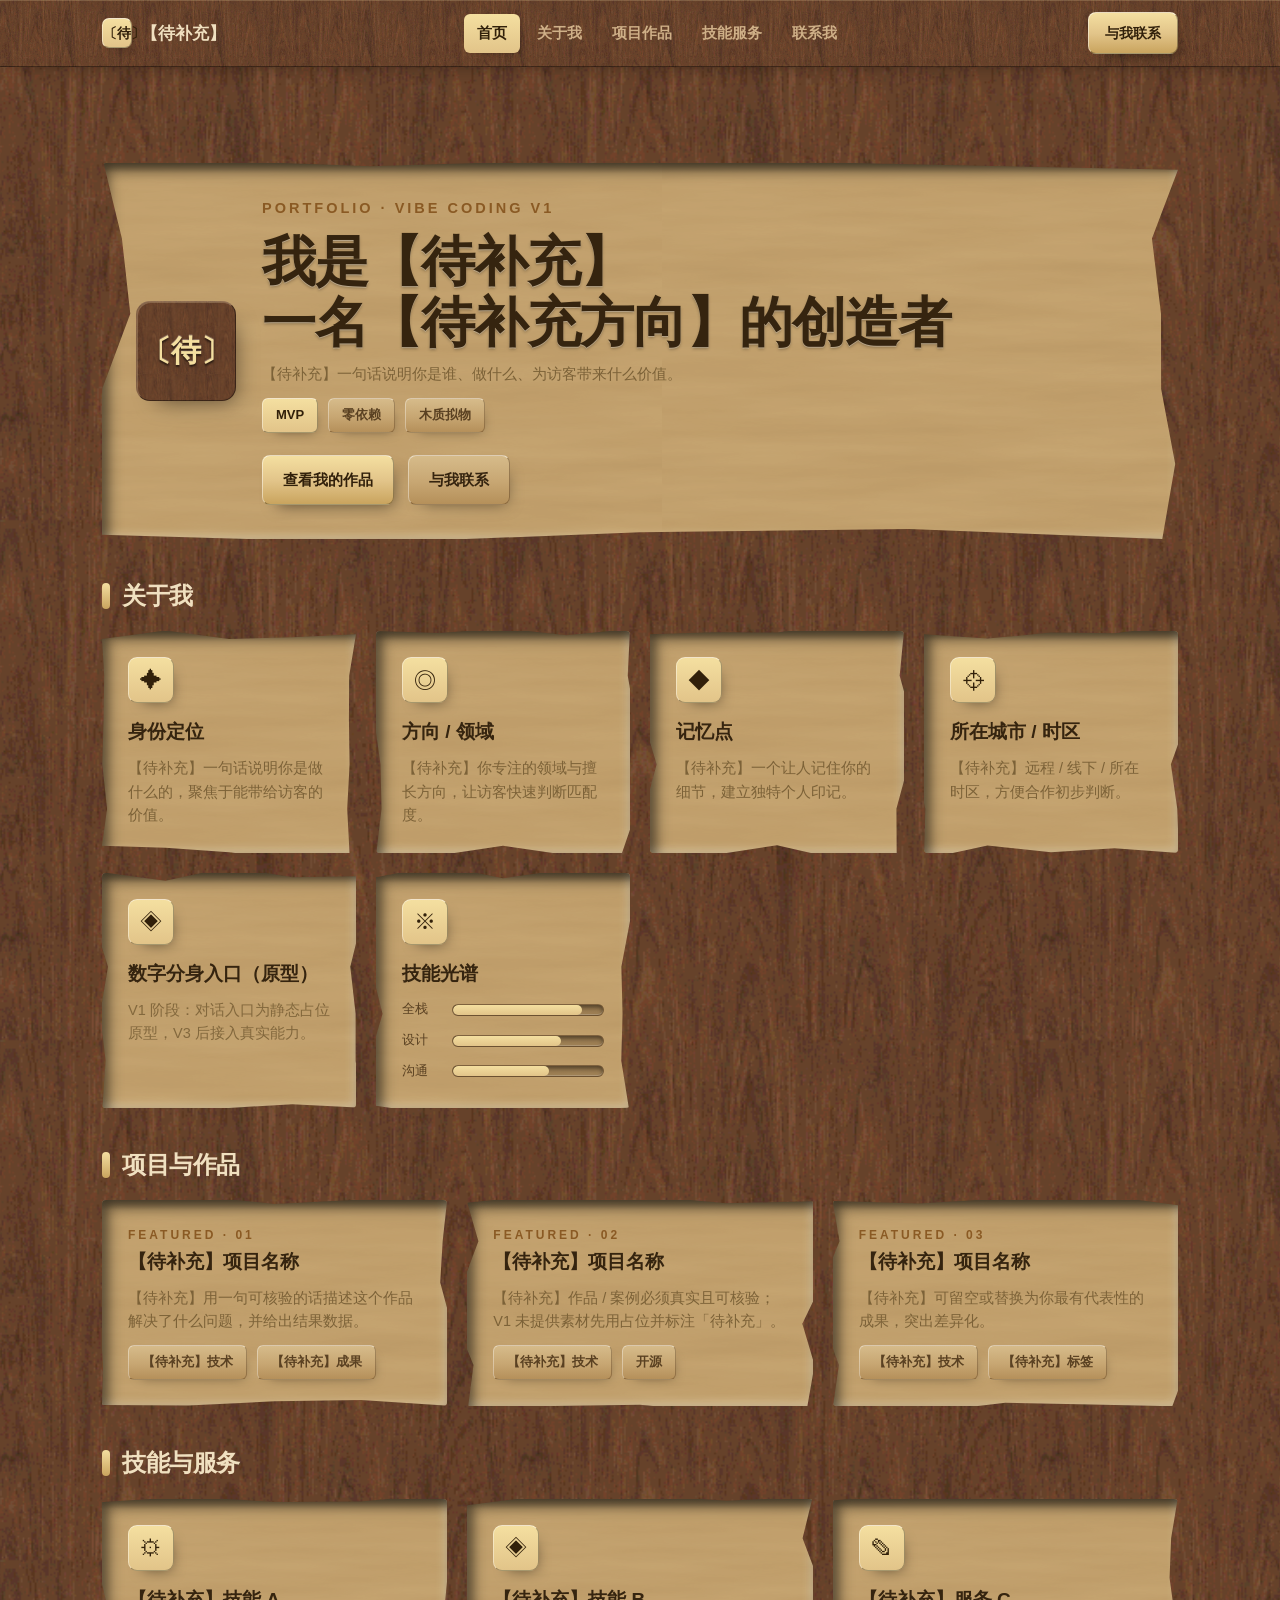
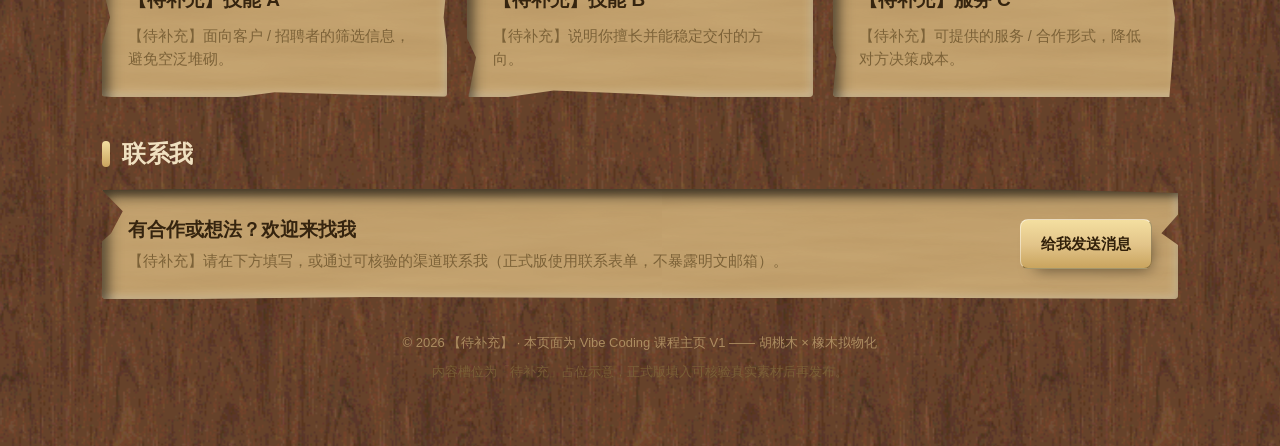
==== index.html @ 580f0c8b "V1: 个人主页骨架 · 胡桃木x橡木拟物化（内容待补齐）" ====
<!DOCTYPE html>
<html lang="zh-CN" data-theme="deep">
<head>
<meta charset="UTF-8" />
<meta name="viewport" content="width=device-width, initial-scale=1.0" />
<meta name="description" content="【待补充】个人主页 —— 一名专注于【待补充方向】的创造者。展示真实的作品、经历与技能，欢迎联系。Vibe Coding 课程主页 V1。" />
<meta name="author" content="【待补充】" />
<title>【待补充】 · 个人主页 V1</title>
<link rel="stylesheet" href="css/styles.css" />
</head>
<body>
<!-- 顶部导航：胡桃木、吸顶 -->
<nav class="topnav" aria-label="主导航">
  <div class="nav-inner">
    <a class="brand" href="#hero"><span class="brand-mark">〔待〕</span><span class="brand-name">【待补充】</span></a>
    <button class="nav-toggle" aria-label="打开菜单" aria-expanded="false" aria-controls="navMenu">☰</button>
    <ul id="navMenu" class="nav-menu">
      <li><a href="#hero">首页</a></li>
      <li><a href="#about">关于我</a></li>
      <li><a href="#projects">项目作品</a></li>
      <li><a href="#skills">技能服务</a></li>
      <li><a href="#contact">联系我</a></li>
    </ul>
    <a class="btn btn-nav" href="#contact">与我联系</a>
  </div>
</nav>

<main class="wrap">

  <!-- HERO 首屏 -->
  <section id="hero" class="hero card">
    <div class="avatar">〔待〕</div>
    <div class="hero-body">
      <p class="kicker">PORTFOLIO · VIBE CODING V1</p>
      <h1 class="hero-line">我是【待补充】<br/>一名【待补充方向】的创造者</h1>
      <p class="hero-meta">【待补充】一句话说明你是谁、做什么、为访客带来什么价值。</p>
      <div class="chips">
        <span class="chip gold">MVP</span>
        <span class="chip">零依赖</span>
        <span class="chip">木质拟物</span>
      </div>
      <div class="hero-cta">
        <a class="btn" href="#projects">查看我的作品</a>
        <a class="btn ghost" href="#contact">与我联系</a>
      </div>
    </div>
  </section>

  <!-- 关于我 -->
  <div class="section-title"><span class="bar"></span><h2>关于我</h2></div>
  <section id="about" aria-label="关于我" class="grid g-3">
    <article class="card"><div class="ic">✦</div><h3>身份定位</h3><p>【待补充】一句话说明你是做什么的，聚焦于能带给访客的价值。</p></article>
    <article class="card"><div class="ic">◎</div><h3>方向 / 领域</h3><p>【待补充】你专注的领域与擅长方向，让访客快速判断匹配度。</p></article>
    <article class="card"><div class="ic">◆</div><h3>记忆点</h3><p>【待补充】一个让人记住你的细节，建立独特个人印记。</p></article>
    <article class="card"><div class="ic">⌖</div><h3>所在城市 / 时区</h3><p>【待补充】远程 / 线下 / 所在时区，方便合作初步判断。</p></article>
    <article class="card"><div class="ic">◈</div><h3>数字分身入口（原型）</h3><p class="scratch">V1 阶段：对话入口为静态占位原型，V3 后接入真实能力。</p></article>
    <article class="card"><div class="ic">※</div><h3>技能光谱</h3>
      <div class="meter-row"><span class="meter-label">全栈</span><div class="meter"><span style="width:86%"></span></div></div>
      <div class="meter-row"><span class="meter-label">设计</span><div class="meter"><span style="width:72%"></span></div></div>
      <div class="meter-row"><span class="meter-label">沟通</span><div class="meter"><span style="width:64%"></span></div></div>
    </article>
  </section>

  <!-- 项目与作品 -->
  <div class="section-title"><span class="bar"></span><h2>项目与作品</h2></div>
  <section id="projects" aria-label="项目与作品" class="grid g-2">
    <article class="card">
      <div class="kicker">FEATURED · 01</div>
      <h3>【待补充】项目名称</h3>
      <p>【待补充】用一句可核验的话描述这个作品解决了什么问题，并给出结果数据。</p>
      <div class="chips"><span class="chip">【待补充】技术</span><span class="chip">【待补充】成果</span></div>
    </article>
    <article class="card">
      <div class="kicker">FEATURED · 02</div>
      <h3>【待补充】项目名称</h3>
      <p>【待补充】作品 / 案例必须真实且可核验；V1 未提供素材先用占位并标注「待补充」。</p>
      <div class="chips"><span class="chip">【待补充】技术</span><span class="chip">开源</span></div>
    </article>
    <article class="card">
      <div class="kicker">FEATURED · 03</div>
      <h3>【待补充】项目名称</h3>
      <p>【待补充】可留空或替换为你最有代表性的成果，突出差异化。</p>
      <div class="chips"><span class="chip">【待补充】技术</span><span class="chip">【待补充】标签</span></div>
    </article>
  </section>

  <!-- 技能与服务 -->
  <div class="section-title"><span class="bar"></span><h2>技能与服务</h2></div>
  <section id="skills" aria-label="技能与服务" class="grid g-3">
    <article class="card"><div class="ic">⚙</div><h3>【待补充】技能 A</h3><p>【待补充】面向客户 / 招聘者的筛选信息，避免空泛堆砌。</p></article>
    <article class="card"><div class="ic">◈</div><h3>【待补充】技能 B</h3><p>【待补充】说明你擅长并能稳定交付的方向。</p></article>
    <article class="card"><div class="ic">✎</div><h3>【待补充】服务 C</h3><p>【待补充】可提供的服务 / 合作形式，降低对方决策成本。</p></article>
  </section>

  <!-- 联系我 -->
  <div class="section-title"><span class="bar"></span><h2>联系我</h2></div>
  <section id="contact" aria-label="联系我" class="card contact-card">
    <div class="contact-info">
      <h3 style="margin:0 0 4px">有合作或想法？欢迎来找我</h3>
      <p>【待补充】请在下方填写，或通过可核验的渠道联系我（正式版使用联系表单，不暴露明文邮箱）。</p>
    </div>
    <a class="btn" href="mailto:【待补充】email">给我发送消息</a>
  </section>

  <footer>
    <p>© 2026 【待补充】 · 本页面为 Vibe Coding 课程主页 V1 —— 胡桃木 × 橡木拟物化</p>
    <p class="scratch">内容槽位为「待补充」占位示意，正式版填入可核验真实素材后再发布。</p>
  </footer>

</main>

<!-- 返回顶部 -->
<button class="totop" id="toTop" aria-label="返回顶部">↑</button>

<script src="js/main.js"></script>
</body>
</html>
---- css/styles.css ----
/* ============================================================
   个人主页 V1 · 拟物化样式
   主题：胡桃木背景 × 橡木卡片 × 黄铜五金
   原则：渐变 + 纹理 + 光影层次，禁简单色块拼接；统一左上光源
   ============================================================ */

/* ---------- CSS 变量：胡桃木（深） ---------- */
:root{
  /* 胡桃木背景色板 */
  --body-a:#3b2111; --body-b:#4c2c17; --body-c:#321a0d;
  /* 拟真木纹贴图（<64KB，可无缝平铺） */
  --wood:url("../assets/textures/wood-texture.png");
  --line-a:var(--wood); --line-b:var(--wood);

  /* 橡木卡片 */
  --oak-base:#c7a672; --oak-hi:#d6bb8a; --oak-lo:#b5905a;
  --grain-oak:url("data:image/svg+xml,%3Csvg xmlns='http://www.w3.org/2000/svg' width='560' height='560'%3E%3Cfilter id='w'%3E%3CfeTurbulence type='fractalNoise' baseFrequency='0.006 0.05' numOctaves='5' seed='12' stitchTiles='stitch'/%3E%3CfeColorMatrix type='matrix' values='0 0 0 0 0.4 0 0 0 0 0.27 0 0 0 0 0.13 0 0 0 0.4 0'/%3E%3C/filter%3E%3Crect width='100%25' height='100%25' filter='url(%23w)'/%3E%3C/svg%3E");

  /* 文字（胡桃木背景上） */
  --ink:#f0e0c0; --ink-sub:#cfb088; --ink-dim:#ac8c60;
  --card-ink:#35240f; --card-sub:#5a4122; --card-dim:#7c6238;

  /* 黄铜五金 */
  --metal-a:#f4dfa0; --metal-b:#e2c489; --metal-c:#c9a45e; --metal-ink:#31200a;

  --line:rgba(0,0,0,.42);
}

/* 浅胡桃（可切换主题） */
html[data-theme="light"]{
  --body-a:#4c2c15; --body-b:#5c3a1f; --body-c:#412010;
  --oak-base:#d2b17c; --oak-hi:#e0c592; --oak-lo:#bd9a63;
}

/* ---------- 基础 ---------- */
*{box-sizing:border-box}
html{scroll-behavior:smooth}
body{
  margin:0; min-height:100vh; line-height:1.6;
  color:var(--ink);
  font-family:-apple-system,BlinkMacSystemFont,"Segoe UI",Roboto,"Helvetica Neue","PingFang SC","Microsoft YaHei",sans-serif;
  background-color:var(--body-b);
  background-image:
    var(--line-a), var(--line-b),
    radial-gradient(1200px 760px at 12% 4%, rgba(255,224,176,.14), transparent 55%),
    radial-gradient(1100px 950px at 92% 102%, rgba(0,0,0,.34), transparent 60%),
    linear-gradient(165deg, var(--body-a), var(--body-b) 55%, var(--body-c));
  background-size:520px 520px, 390px 390px, auto, auto, auto;
  background-repeat:repeat;
  position:relative;
}
.wrap{position:relative; z-index:1; max-width:1120px; margin:0 auto; padding:96px 22px 60px}

/* ---------- 顶部导航（吸顶） ---------- */
.topnav{
  position:sticky; top:0; z-index:50;
  background-color:var(--body-c);
  background-image:var(--line-a), var(--line-b);
  background-size:150px 150px, 110px 110px;
  border-bottom:1px solid var(--line);
  box-shadow:0 8px 20px -14px rgba(0,0,0,.6), inset 0 1px 0 rgba(255,235,190,.18);
}
.nav-inner{max-width:1120px; margin:0 auto; padding:12px 22px; display:flex; align-items:center; gap:18px}
.brand{display:flex; align-items:center; gap:9px; text-decoration:none; color:var(--ink); font-weight:800; font-size:17px}
.brand-mark{
  width:30px; height:30px; border-radius:7px; display:grid; place-items:center; font-size:14px;
  color:var(--metal-ink); background:linear-gradient(180deg,var(--metal-a),var(--metal-b));
  border:1px solid rgba(0,0,0,.32); border-top-color:rgba(255,255,255,.55); border-left-color:rgba(255,255,255,.4);
  box-shadow:5px 6px 10px -8px rgba(0,0,0,.5);
}
.nav-menu{display:flex; gap:4px; list-style:none; margin:0 auto; padding:0}
.nav-menu a{
  display:inline-block; padding:8px 13px; border-radius:6px; text-decoration:none;
  color:var(--ink-sub); font-size:14.5px; font-weight:600; transition:.2s;
}
.nav-menu a:hover{color:var(--ink); background:rgba(255,235,190,.08)}
.nav-menu a.active{color:var(--metal-ink); background:linear-gradient(180deg,var(--metal-a),var(--metal-b));
  box-shadow:5px 6px 10px -8px rgba(0,0,0,.5)}
.nav-toggle{display:none; border:0; background:none; font-size:22px; color:var(--ink); cursor:pointer; padding:4px 8px}

/* ---------- 黄铜按钮 ---------- */
.btn{
  display:inline-flex; align-items:center; gap:8px; border:0; cursor:pointer; text-decoration:none;
  padding:12px 20px; border-radius:8px; font-size:15px; font-weight:800; color:var(--metal-ink);
  background:linear-gradient(180deg, var(--metal-a), var(--metal-b) 52%, var(--metal-c));
  border:1px solid rgba(0,0,0,.32); border-top-color:rgba(255,255,255,.6); border-left-color:rgba(255,255,255,.45);
  box-shadow:7px 9px 16px -9px rgba(0,0,0,.55);
  transition:transform .12s ease, box-shadow .2s ease, filter .2s;
}
.btn:hover{filter:brightness(1.05)}
.btn:active{transform:translateY(1px); box-shadow:5px 6px 11px -8px rgba(0,0,0,.55)}
.btn.ghost{
  color:var(--card-ink);
  background:linear-gradient(180deg, var(--oak-hi), var(--oak-base) 55%, var(--oak-lo));
  border:1px solid rgba(70,45,20,.4); border-top-color:rgba(255,255,255,.55); border-left-color:rgba(255,255,255,.4);
  box-shadow:6px 8px 16px -10px rgba(0,0,0,.5);
}
.btn-nav{padding:9px 16px; font-size:14px}

/* ---------- 橡木卡片（内凹：顶/左内阴影，底/右内高光；随机凿边由 JS 生成） ---------- */
.card{
  position:relative; border-radius:4px; padding:26px;
  background-color:var(--oak-base);
  border:none;
  clip-path:polygon(1% 1%,99% 1%,99% 99%,1% 99%);
  box-shadow:
    inset 5px 6px 12px rgba(0,0,0,.5),
    inset -3px -4px 9px rgba(255,248,225,.42),
    inset 8px 10px 16px rgba(0,0,0,.18);
  overflow:hidden;
}
.card::before{ /* 去皮橡木木纹 */
  content:""; position:absolute; inset:0;
  background-image:var(--grain-oak); background-size:560px 560px;
  opacity:.42; mix-blend-mode:multiply; pointer-events:none;
}
.card::after{ /* 顶部内缘暗落 */
  content:""; position:absolute; top:0; left:0; width:100%; height:10px;
  background:linear-gradient(180deg, rgba(0,0,0,.22), transparent); pointer-events:none;
}
.card>*{position:relative; z-index:1}

.grid{display:grid; gap:20px}
.g-2{grid-template-columns:repeat(auto-fit,minmax(240px,1fr))}
.g-3{grid-template-columns:repeat(auto-fit,minmax(220px,1fr))}

.card h3{margin:.1em 0 .5em; font-size:19px; color:var(--card-ink)}
.card p{margin:0; color:var(--card-dim); font-size:14.5px}
.card .kicker{color:#8a5a24}
.card .ic{
  width:46px; height:46px; border-radius:9px; display:grid; place-items:center; margin-bottom:14px;
  font-size:22px; color:var(--metal-ink);
  background:linear-gradient(180deg,var(--metal-a),var(--metal-b));
  border:1px solid rgba(0,0,0,.32); border-top-color:rgba(255,255,255,.55); border-left-color:rgba(255,255,255,.4);
  box-shadow:6px 8px 14px -9px rgba(0,0,0,.5);
}

/* ---------- chip：小木牌标签 ---------- */
.chips{display:flex; flex-wrap:wrap; gap:10px; margin-top:12px}
.chip{
  padding:6px 13px; border-radius:6px; font-size:13px; font-weight:600;
  color:var(--card-sub);
  background:linear-gradient(180deg, var(--oak-hi), var(--oak-base) 55%, var(--oak-lo));
  border:1px solid rgba(70,45,20,.35); border-top-color:rgba(255,255,255,.5); border-left-color:rgba(255,255,255,.35);
  box-shadow:5px 6px 12px -9px rgba(0,0,0,.5);
}
.chip.gold{color:var(--metal-ink); background:linear-gradient(180deg,var(--metal-a),var(--metal-b));
  border:1px solid rgba(0,0,0,.32); border-top-color:rgba(255,255,255,.55); border-left-color:rgba(255,255,255,.4);
  box-shadow:5px 7px 12px -9px rgba(0,0,0,.5)}

/* ---------- 拟物进度条 ---------- */
.meter-row{display:flex; align-items:center; gap:12px; margin-top:10px}
.meter-label{width:38px; font-size:13px; color:var(--card-sub); flex:none}
.meter{height:12px; border-radius:999px; overflow:hidden; flex:1;
  background:linear-gradient(180deg, rgba(40,22,6,.4), rgba(40,22,6,.18));
  border:1px solid rgba(70,45,20,.4);
  box-shadow:inset 0 2px 4px rgba(0,0,0,.4), inset 0 -1px 0 rgba(255,255,255,.2)}
.meter span{display:block; height:100%; border-radius:999px;
  background:linear-gradient(180deg,var(--metal-a),var(--metal-b));
  box-shadow:6px 7px 10px -9px rgba(0,0,0,.5)}

/* ---------- Hero ---------- */
.hero{display:flex; align-items:center; gap:26px; padding:34px; margin-bottom:24px}
.kicker{color:var(--metal-b); letter-spacing:3px; font-size:12px; font-weight:800; text-transform:uppercase}
.hero-line{
  font-size:clamp(32px,5.4vw,54px); line-height:1.12; margin:.2em 0;
  font-weight:800; letter-spacing:-1px; color:var(--card-ink);
  text-shadow:0 1px 0 rgba(255,255,255,.3), 0 2px 3px rgba(0,0,0,.25);
}
.hero-meta{color:var(--card-sub); font-size:15px; margin:0 0 8px}
.hero-cta{display:flex; gap:14px; flex-wrap:wrap; margin-top:22px}

/* 字母徽标：胡桃木牌 + 黄铜字 */
.avatar{
  width:100px; height:100px; border-radius:14px; position:relative; flex:none;
  display:grid; place-items:center; font-size:30px; font-weight:800; color:var(--metal-a);
  background-color:var(--body-c);
  background-image:var(--line-a), var(--line-b); background-size:72px 72px,54px 54px;
  border:1px solid var(--line); border-top-color:rgba(255,235,190,.28); border-left-color:rgba(255,235,190,.2);
  box-shadow:10px 12px 22px -12px rgba(0,0,0,.55), inset 1px 1px 0 rgba(255,235,190,.22);
  text-shadow:0 2px 2px rgba(0,0,0,.6), 0 -1px 0 rgba(255,255,255,.25);
}

/* ---------- 章节标题 ---------- */
.section-title{display:flex; align-items:center; gap:12px; margin:38px 0 16px}
.section-title h2{margin:0; font-size:24px; letter-spacing:-.4px; color:var(--ink)}
.section-title .bar{width:8px; height:26px; border-radius:4px; background:linear-gradient(180deg,var(--metal-a),var(--metal-c)); box-shadow:6px 7px 11px -9px rgba(0,0,0,.55)}

/* ---------- 联系区 ---------- */
.contact-card{display:flex; gap:16px; align-items:center; justify-content:space-between; flex-wrap:wrap}
.contact-info p{color:var(--card-dim); font-size:14.5px}

/* ---------- 页脚 ---------- */
footer{padding:30px 0 0; color:var(--ink-dim); font-size:13px; text-align:center}
footer p{margin:4px 0}
.scratch{font-size:12.5px; color:var(--card-dim); margin-top:8px; opacity:.9}

/* ---------- 返回顶部 ---------- */
.totop{
  position:fixed; right:22px; bottom:22px; z-index:60; width:46px; height:46px; border-radius:9px;
  border:1px solid rgba(0,0,0,.32); border-top-color:rgba(255,255,255,.55); border-left-color:rgba(255,255,255,.4);
  font-size:20px; font-weight:800; color:var(--metal-ink); cursor:pointer;
  background:linear-gradient(180deg,var(--metal-a),var(--metal-b));
  box-shadow:7px 9px 16px -9px rgba(0,0,0,.55);
  opacity:0; visibility:hidden; transform:translateY(10px); transition:.25s;
}
.totop.show{opacity:1; visibility:visible; transform:translateY(0)}
.totop:hover{filter:brightness(1.05)}

/* ---------- 响应式 ---------- */
@media (max-width:720px){
  .nav-menu{
    display:none; position:absolute; top:100%; left:0; right:0; flex-direction:column;
    background-color:var(--body-c); background-image:var(--line-a),var(--line-b);
    background-size:150px 150px,110px 110px;
    padding:8px 12px 12px; border-bottom:1px solid var(--line);
    box-shadow:0 16px 28px -16px rgba(0,0,0,.6);
  }
  .nav-menu.open{display:flex}
  .nav-toggle{display:block}
  .btn-nav{display:none}
  .hero{flex-direction:column; align-items:flex-start}
  .wrap{padding:86px 14px 50px}
}
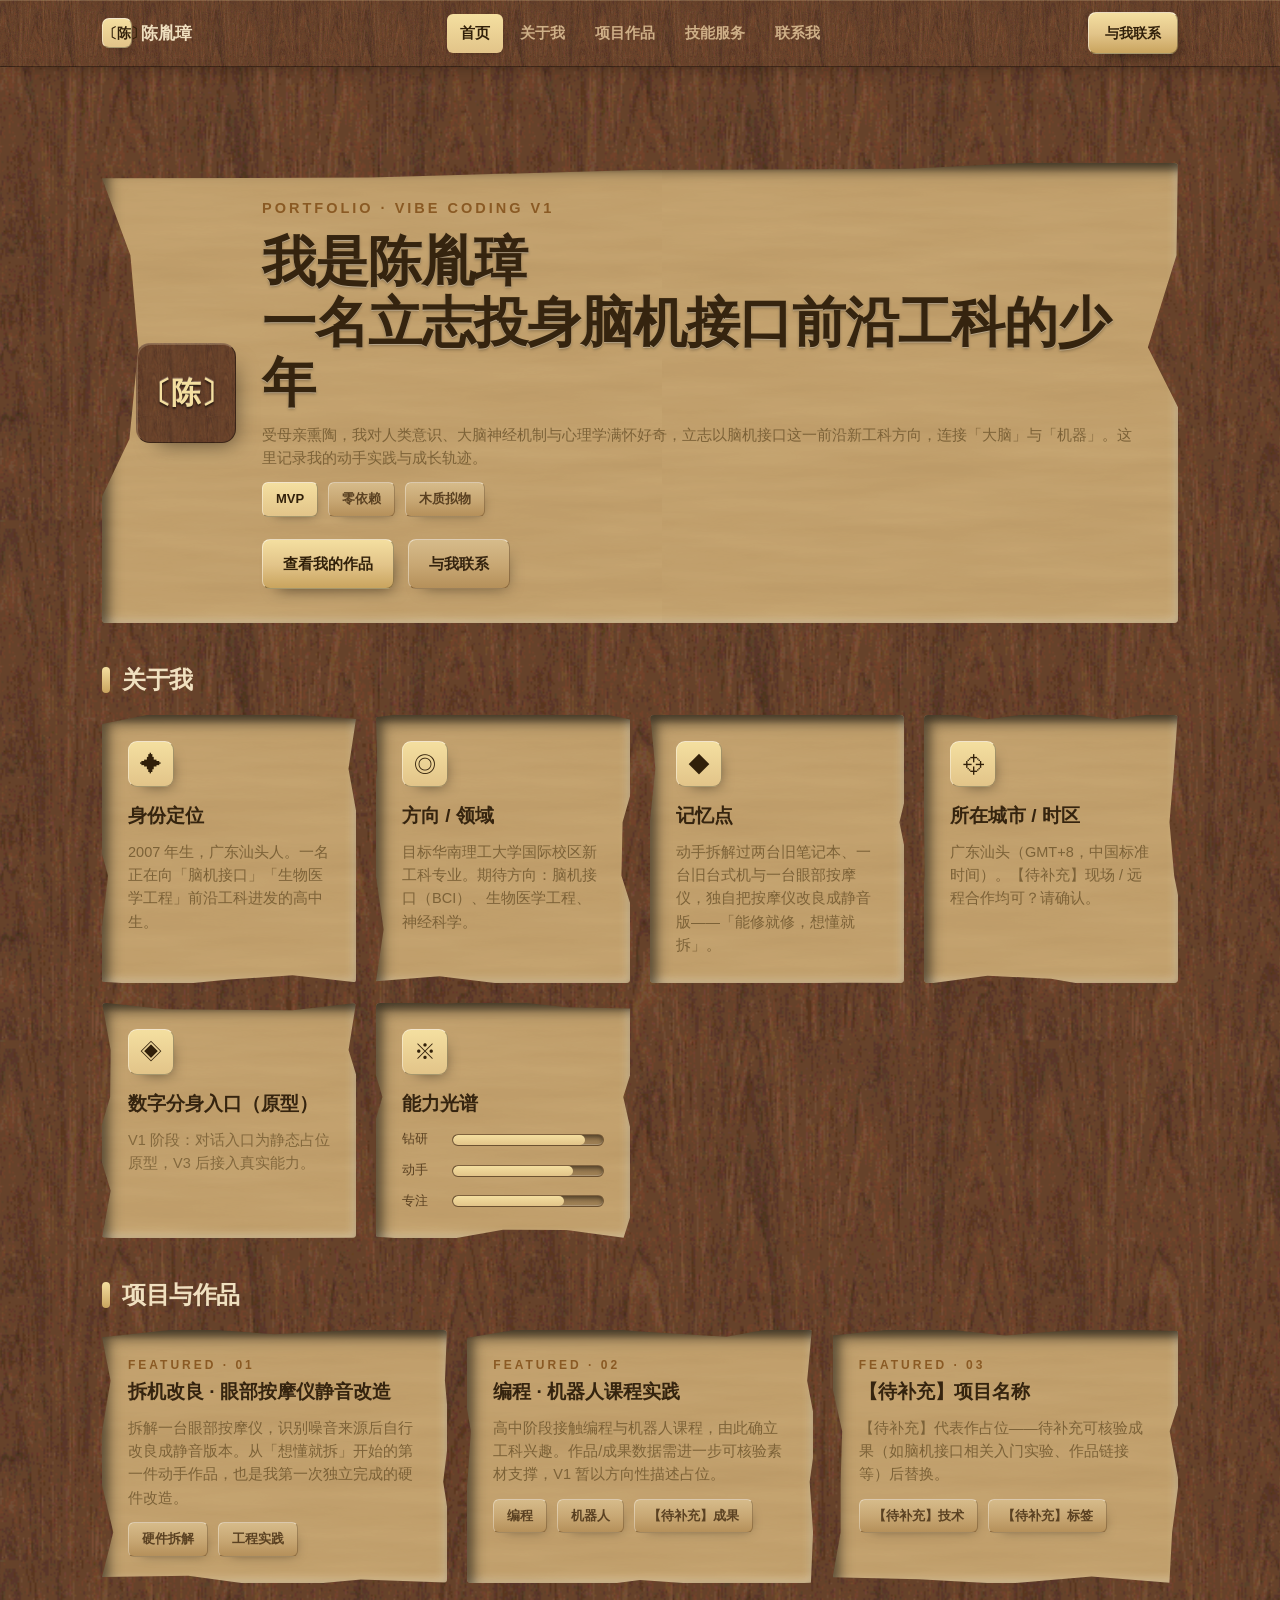
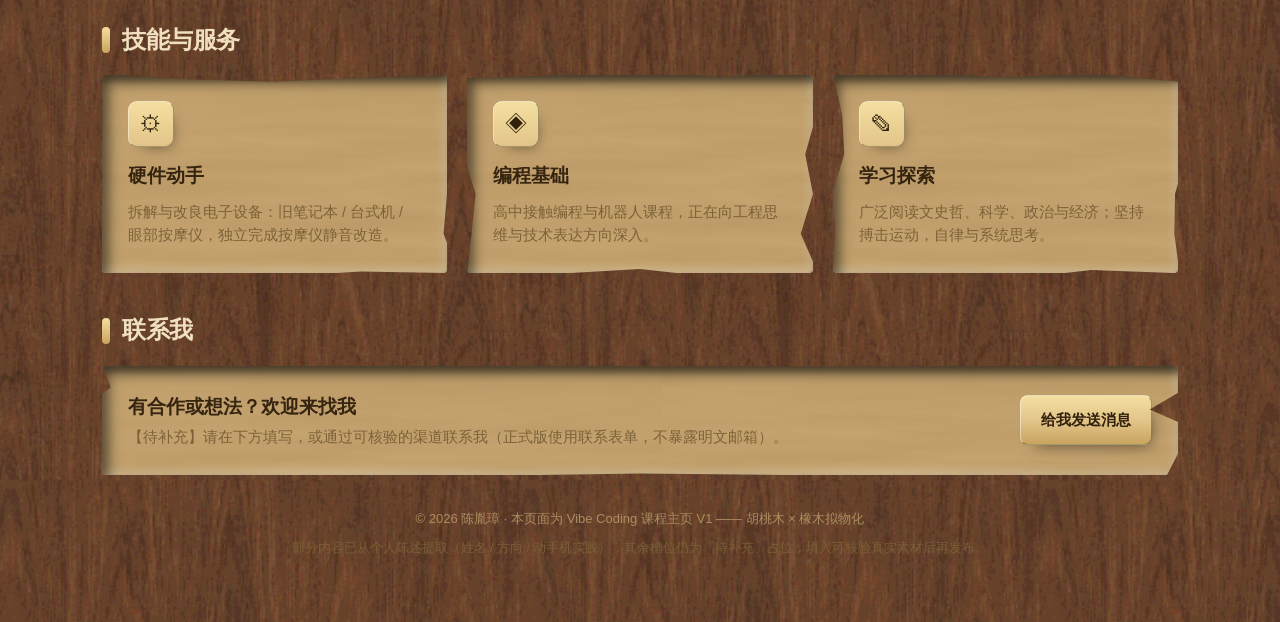
==== commit c75825c9: "V1: 从个人陈述提取并填入可核验真实内容 - 姓名/定位/方向/记忆点/项目01（拆机改良眼部按摩仪静音）/技能 由陈述图逐字核验填入 - 保留 8 处待补充（邮箱/头像/成果数据/合作倾向等），不" ====
--- a/index.html
+++ b/index.html
@@ -3,16 +3,16 @@
 <head>
 <meta charset="UTF-8" />
 <meta name="viewport" content="width=device-width, initial-scale=1.0" />
-<meta name="description" content="【待补充】个人主页 —— 一名专注于【待补充方向】的创造者。展示真实的作品、经历与技能，欢迎联系。Vibe Coding 课程主页 V1。" />
-<meta name="author" content="【待补充】" />
-<title>【待补充】 · 个人主页 V1</title>
+<meta name="description" content="陈胤璋的个人主页 —— 一名立志投身脑机接口前沿工科的青年。展示真实的动手实践、经历与技能，欢迎联系。Vibe Coding 课程主页 V1。" />
+<meta name="author" content="陈胤璋" />
+<title>陈胤璋 · 个人主页 V1</title>
 <link rel="stylesheet" href="css/styles.css" />
 </head>
 <body>
 <!-- 顶部导航：胡桃木、吸顶 -->
 <nav class="topnav" aria-label="主导航">
   <div class="nav-inner">
-    <a class="brand" href="#hero"><span class="brand-mark">〔待〕</span><span class="brand-name">【待补充】</span></a>
+    <a class="brand" href="#hero"><span class="brand-mark">〔陈〕</span><span class="brand-name">陈胤璋</span></a>
     <button class="nav-toggle" aria-label="打开菜单" aria-expanded="false" aria-controls="navMenu">☰</button>
     <ul id="navMenu" class="nav-menu">
       <li><a href="#hero">首页</a></li>
@@ -29,11 +29,11 @@
 
   <!-- HERO 首屏 -->
   <section id="hero" class="hero card">
-    <div class="avatar">〔待〕</div>
+    <div class="avatar">〔陈〕</div>
     <div class="hero-body">
       <p class="kicker">PORTFOLIO · VIBE CODING V1</p>
-      <h1 class="hero-line">我是【待补充】<br/>一名【待补充方向】的创造者</h1>
-      <p class="hero-meta">【待补充】一句话说明你是谁、做什么、为访客带来什么价值。</p>
+      <h1 class="hero-line">我是陈胤璋<br/>一名立志投身脑机接口前沿工科的少年</h1>
+      <p class="hero-meta">受母亲熏陶，我对人类意识、大脑神经机制与心理学满怀好奇，立志以脑机接口这一前沿新工科方向，连接「大脑」与「机器」。这里记录我的动手实践与成长轨迹。</p>
       <div class="chips">
         <span class="chip gold">MVP</span>
         <span class="chip">零依赖</span>
@@ -49,15 +49,15 @@
   <!-- 关于我 -->
   <div class="section-title"><span class="bar"></span><h2>关于我</h2></div>
   <section id="about" aria-label="关于我" class="grid g-3">
-    <article class="card"><div class="ic">✦</div><h3>身份定位</h3><p>【待补充】一句话说明你是做什么的，聚焦于能带给访客的价值。</p></article>
-    <article class="card"><div class="ic">◎</div><h3>方向 / 领域</h3><p>【待补充】你专注的领域与擅长方向，让访客快速判断匹配度。</p></article>
-    <article class="card"><div class="ic">◆</div><h3>记忆点</h3><p>【待补充】一个让人记住你的细节，建立独特个人印记。</p></article>
-    <article class="card"><div class="ic">⌖</div><h3>所在城市 / 时区</h3><p>【待补充】远程 / 线下 / 所在时区，方便合作初步判断。</p></article>
+    <article class="card"><div class="ic">✦</div><h3>身份定位</h3><p>2007 年生，广东汕头人。一名正在向「脑机接口」「生物医学工程」前沿工科进发的高中生。</p></article>
+    <article class="card"><div class="ic">◎</div><h3>方向 / 领域</h3><p>目标华南理工大学国际校区新工科专业。期待方向：脑机接口（BCI）、生物医学工程、神经科学。</p></article>
+    <article class="card"><div class="ic">◆</div><h3>记忆点</h3><p>动手拆解过两台旧笔记本、一台旧台式机与一台眼部按摩仪，独自把按摩仪改良成静音版——「能修就修，想懂就拆」。</p></article>
+    <article class="card"><div class="ic">⌖</div><h3>所在城市 / 时区</h3><p>广东汕头（GMT+8，中国标准时间）。【待补充】现场 / 远程合作均可？请确认。</p></article>
     <article class="card"><div class="ic">◈</div><h3>数字分身入口（原型）</h3><p class="scratch">V1 阶段：对话入口为静态占位原型，V3 后接入真实能力。</p></article>
-    <article class="card"><div class="ic">※</div><h3>技能光谱</h3>
-      <div class="meter-row"><span class="meter-label">全栈</span><div class="meter"><span style="width:86%"></span></div></div>
-      <div class="meter-row"><span class="meter-label">设计</span><div class="meter"><span style="width:72%"></span></div></div>
-      <div class="meter-row"><span class="meter-label">沟通</span><div class="meter"><span style="width:64%"></span></div></div>
+    <article class="card"><div class="ic">※</div><h3>能力光谱</h3>
+      <div class="meter-row"><span class="meter-label">钻研</span><div class="meter"><span style="width:88%"></span></div></div>
+      <div class="meter-row"><span class="meter-label">动手</span><div class="meter"><span style="width:80%"></span></div></div>
+      <div class="meter-row"><span class="meter-label">专注</span><div class="meter"><span style="width:74%"></span></div></div>
     </article>
   </section>
 
@@ -66,20 +66,20 @@
   <section id="projects" aria-label="项目与作品" class="grid g-2">
     <article class="card">
       <div class="kicker">FEATURED · 01</div>
-      <h3>【待补充】项目名称</h3>
-      <p>【待补充】用一句可核验的话描述这个作品解决了什么问题，并给出结果数据。</p>
-      <div class="chips"><span class="chip">【待补充】技术</span><span class="chip">【待补充】成果</span></div>
+      <h3>拆机改良 · 眼部按摩仪静音改造</h3>
+      <p>拆解一台眼部按摩仪，识别噪音来源后自行改良成静音版本。从「想懂就拆」开始的第一件动手作品，也是我第一次独立完成的硬件改造。</p>
+      <div class="chips"><span class="chip">硬件拆解</span><span class="chip">工程实践</span></div>
     </article>
     <article class="card">
       <div class="kicker">FEATURED · 02</div>
-      <h3>【待补充】项目名称</h3>
-      <p>【待补充】作品 / 案例必须真实且可核验；V1 未提供素材先用占位并标注「待补充」。</p>
-      <div class="chips"><span class="chip">【待补充】技术</span><span class="chip">开源</span></div>
+      <h3>编程 · 机器人课程实践</h3>
+      <p>高中阶段接触编程与机器人课程，由此确立工科兴趣。作品/成果数据需进一步可核验素材支撑，V1 暂以方向性描述占位。</p>
+      <div class="chips"><span class="chip">编程</span><span class="chip">机器人</span><span class="chip">【待补充】成果</span></div>
     </article>
     <article class="card">
       <div class="kicker">FEATURED · 03</div>
       <h3>【待补充】项目名称</h3>
-      <p>【待补充】可留空或替换为你最有代表性的成果，突出差异化。</p>
+      <p>【待补充】代表作占位——待补充可核验成果（如脑机接口相关入门实验、作品链接等）后替换。</p>
       <div class="chips"><span class="chip">【待补充】技术</span><span class="chip">【待补充】标签</span></div>
     </article>
   </section>
@@ -87,9 +87,9 @@
   <!-- 技能与服务 -->
   <div class="section-title"><span class="bar"></span><h2>技能与服务</h2></div>
   <section id="skills" aria-label="技能与服务" class="grid g-3">
-    <article class="card"><div class="ic">⚙</div><h3>【待补充】技能 A</h3><p>【待补充】面向客户 / 招聘者的筛选信息，避免空泛堆砌。</p></article>
-    <article class="card"><div class="ic">◈</div><h3>【待补充】技能 B</h3><p>【待补充】说明你擅长并能稳定交付的方向。</p></article>
-    <article class="card"><div class="ic">✎</div><h3>【待补充】服务 C</h3><p>【待补充】可提供的服务 / 合作形式，降低对方决策成本。</p></article>
+    <article class="card"><div class="ic">⚙</div><h3>硬件动手</h3><p>拆解与改良电子设备：旧笔记本 / 台式机 / 眼部按摩仪，独立完成按摩仪静音改造。</p></article>
+    <article class="card"><div class="ic">◈</div><h3>编程基础</h3><p>高中接触编程与机器人课程，正在向工程思维与技术表达方向深入。</p></article>
+    <article class="card"><div class="ic">✎</div><h3>学习探索</h3><p>广泛阅读文史哲、科学、政治与经济；坚持搏击运动，自律与系统思考。</p></article>
   </section>
 
   <!-- 联系我 -->
@@ -103,8 +103,8 @@
   </section>
 
   <footer>
-    <p>© 2026 【待补充】 · 本页面为 Vibe Coding 课程主页 V1 —— 胡桃木 × 橡木拟物化</p>
-    <p class="scratch">内容槽位为「待补充」占位示意，正式版填入可核验真实素材后再发布。</p>
+    <p>© 2026 陈胤璋 · 本页面为 Vibe Coding 课程主页 V1 —— 胡桃木 × 橡木拟物化</p>
+    <p class="scratch">部分内容已从个人陈述提取（姓名 / 方向 / 动手机实践），其余槽位仍为「待补充」占位，填入可核验真实素材后再发布。</p>
   </footer>
 
 </main>
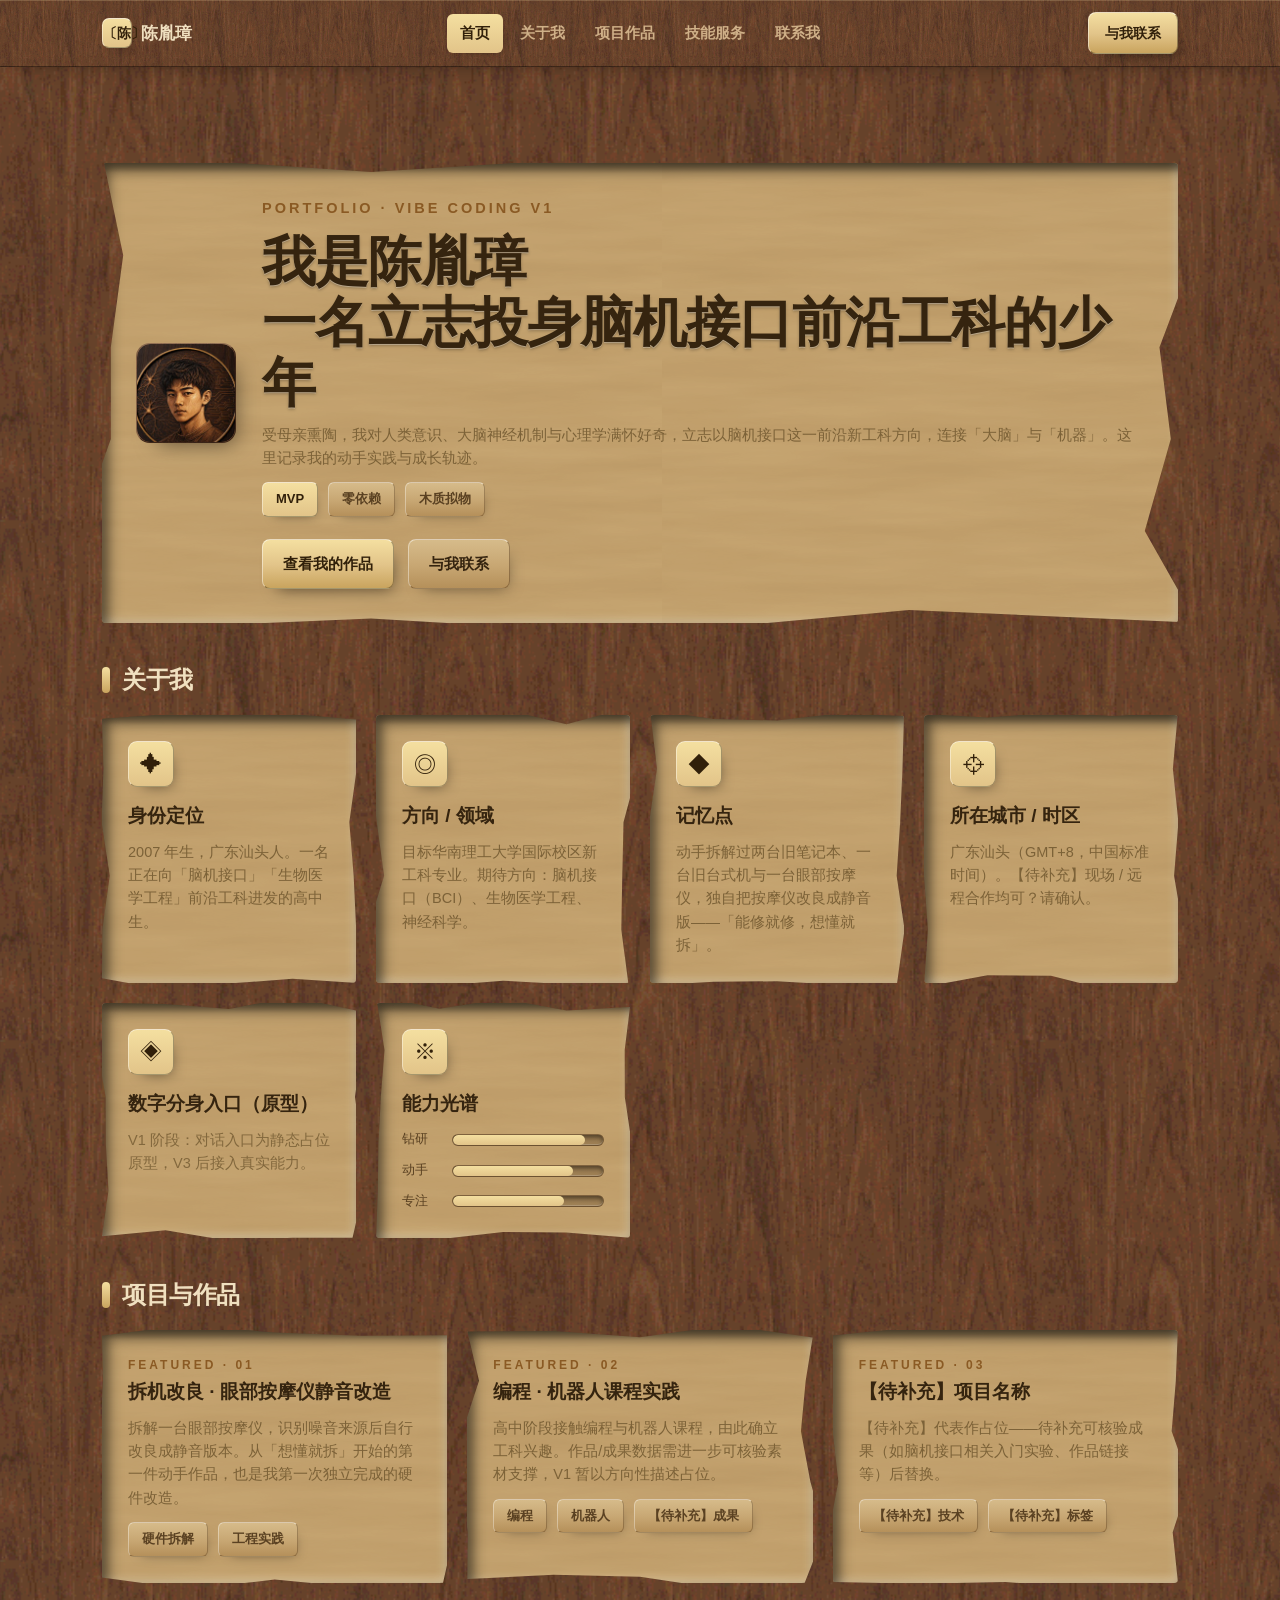
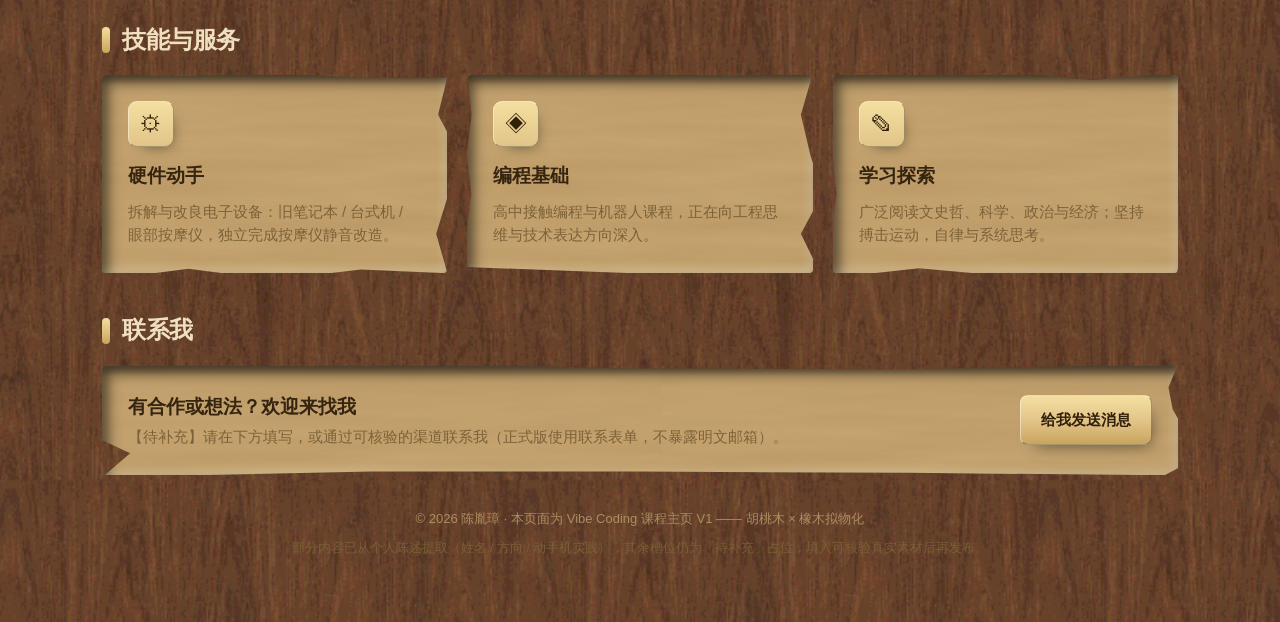
==== commit b248a768: "feat(V2): 接入 AI 木刻浮雕插画头像并建立 V2 记录" ====
--- a/index.html
+++ b/index.html
@@ -29,7 +29,7 @@
 
   <!-- HERO 首屏 -->
   <section id="hero" class="hero card">
-    <div class="avatar">〔陈〕</div>
+    <div class="avatar"><img src="assets/img/avatar-a.jpg" alt="陈胤璋的木刻浮雕风格插画头像" width="100" height="100" decoding="async" /></div>
     <div class="hero-body">
       <p class="kicker">PORTFOLIO · VIBE CODING V1</p>
       <h1 class="hero-line">我是陈胤璋<br/>一名立志投身脑机接口前沿工科的少年</h1>
--- a/css/styles.css
+++ b/css/styles.css
@@ -180,6 +180,8 @@
   box-shadow:10px 12px 22px -12px rgba(0,0,0,.55), inset 1px 1px 0 rgba(255,235,190,.22);
   text-shadow:0 2px 2px rgba(0,0,0,.6), 0 -1px 0 rgba(255,255,255,.25);
 }
+.avatar{overflow:hidden; padding:0}
+.avatar img{width:100%; height:100%; object-fit:cover; display:block; border-radius:inherit}
 
 /* ---------- 章节标题 ---------- */
 .section-title{display:flex; align-items:center; gap:12px; margin:38px 0 16px}
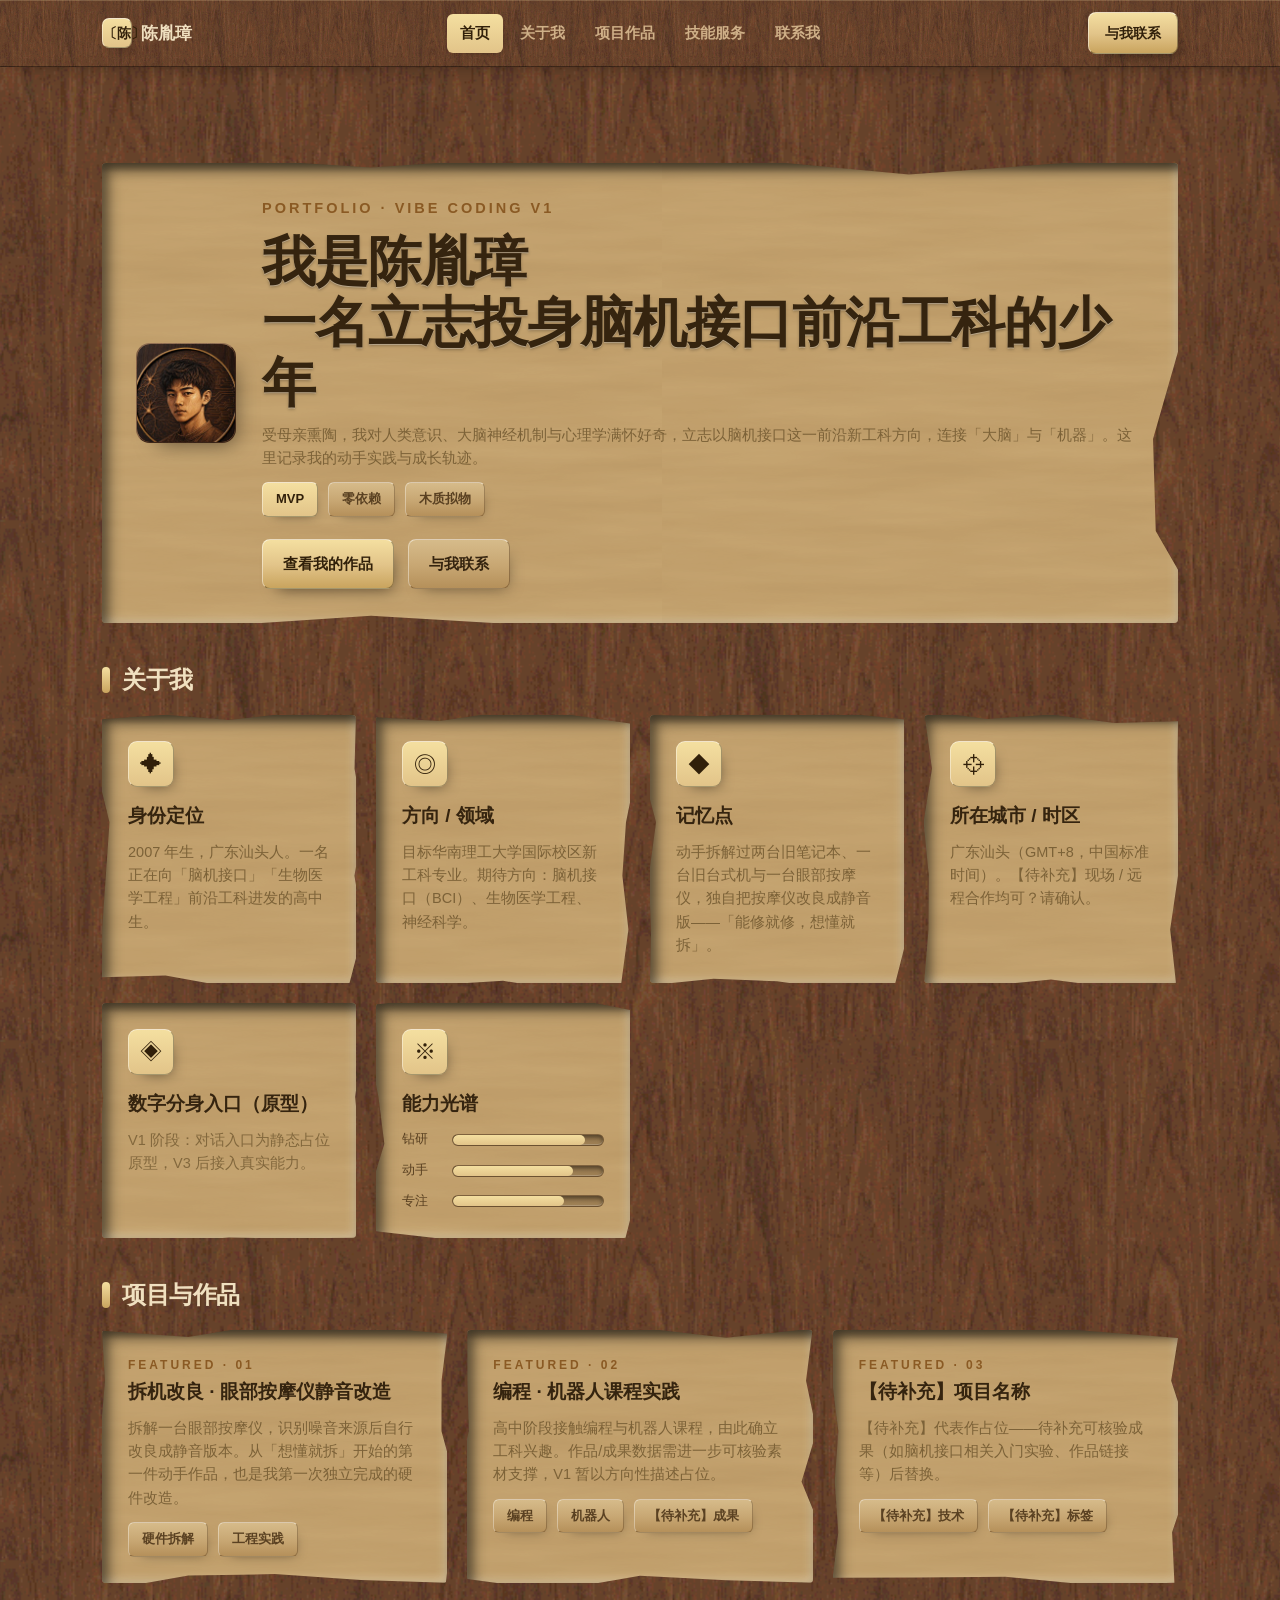
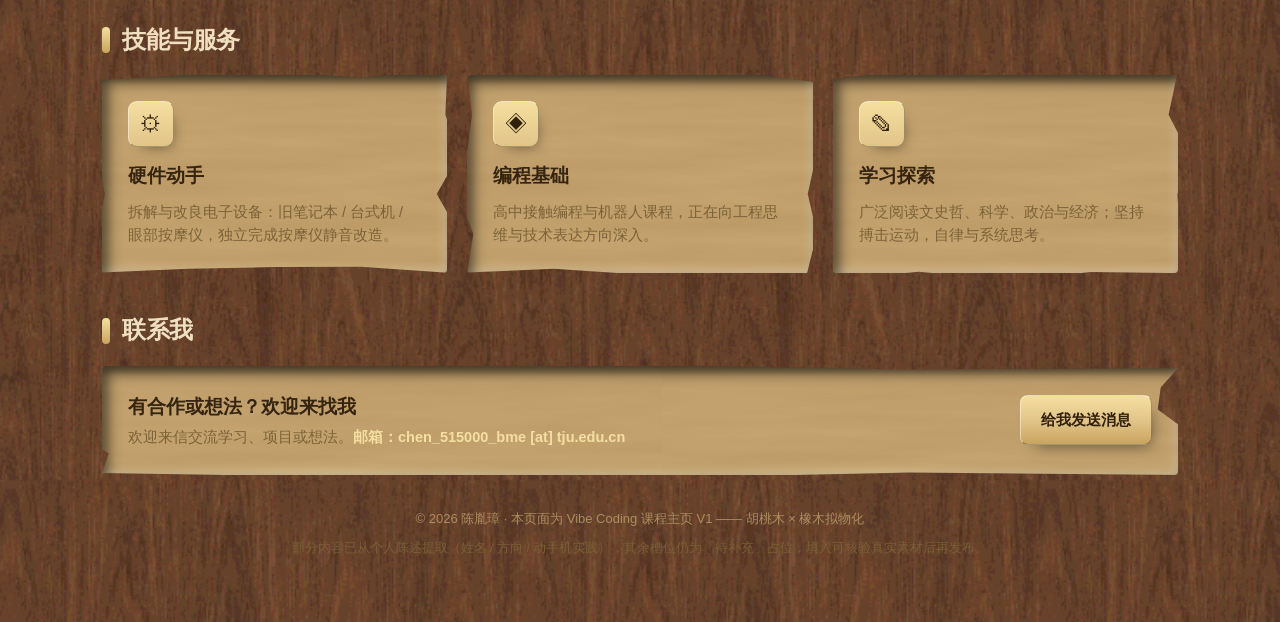
==== commit ae709012: "feat(V2): 联系邮箱上线（JS 防爬混淆）+ 记录更新" ====
--- a/index.html
+++ b/index.html
@@ -97,9 +97,10 @@
   <section id="contact" aria-label="联系我" class="card contact-card">
     <div class="contact-info">
       <h3 style="margin:0 0 4px">有合作或想法？欢迎来找我</h3>
-      <p>【待补充】请在下方填写，或通过可核验的渠道联系我（正式版使用联系表单，不暴露明文邮箱）。</p>
+      <p>欢迎来信交流学习、项目或想法。<span id="mailShow" class="mail-addr">载入中…</span></p>
+      <noscript><p class="scratch">启用 JavaScript 以显示联系邮箱。</p></noscript>
     </div>
-    <a class="btn" href="mailto:【待补充】email">给我发送消息</a>
+    <a class="btn" id="mailBtn" href="#contact" rel="nofollow">给我发送消息</a>
   </section>
 
   <footer>
--- a/css/styles.css
+++ b/css/styles.css
@@ -191,6 +191,7 @@
 /* ---------- 联系区 ---------- */
 .contact-card{display:flex; gap:16px; align-items:center; justify-content:space-between; flex-wrap:wrap}
 .contact-info p{color:var(--card-dim); font-size:14.5px}
+.mail-addr{color:var(--metal-a); font-weight:700; word-break:break-all}
 
 /* ---------- 页脚 ---------- */
 footer{padding:30px 0 0; color:var(--ink-dim); font-size:13px; text-align:center}
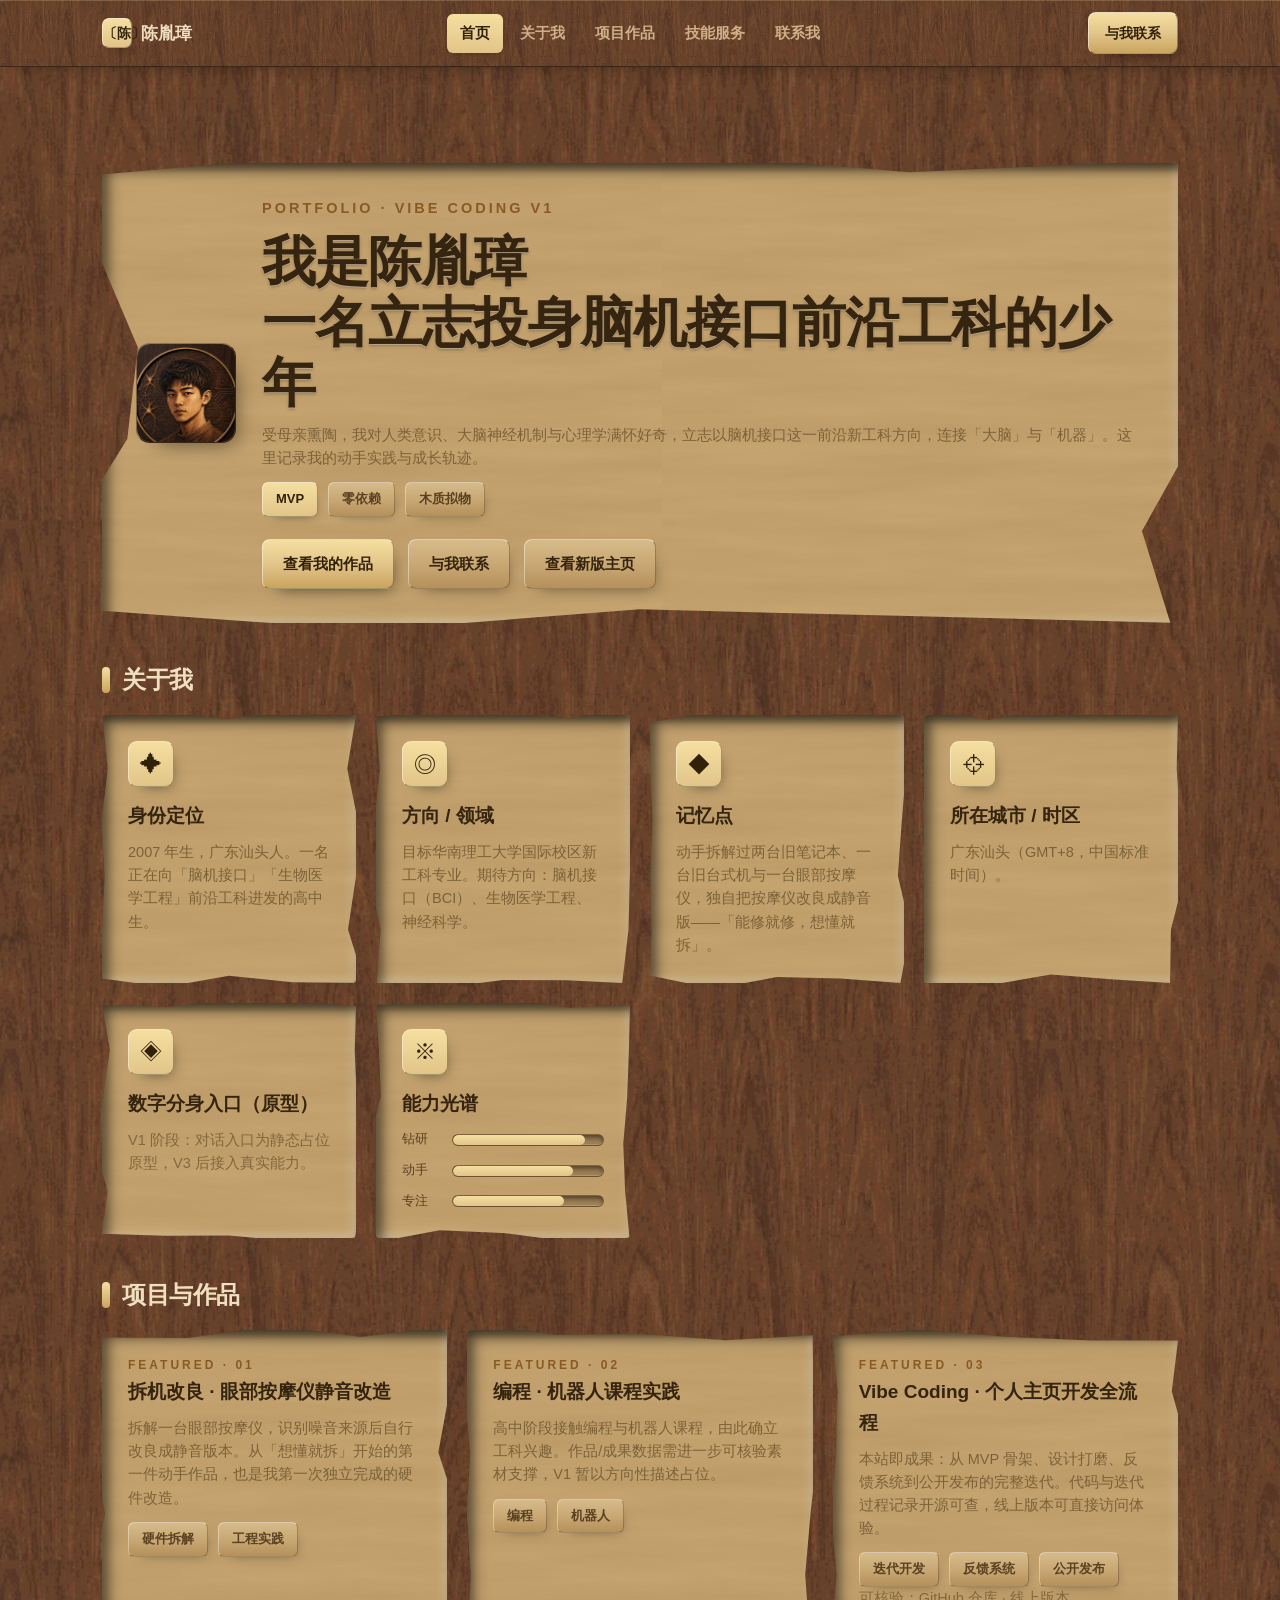
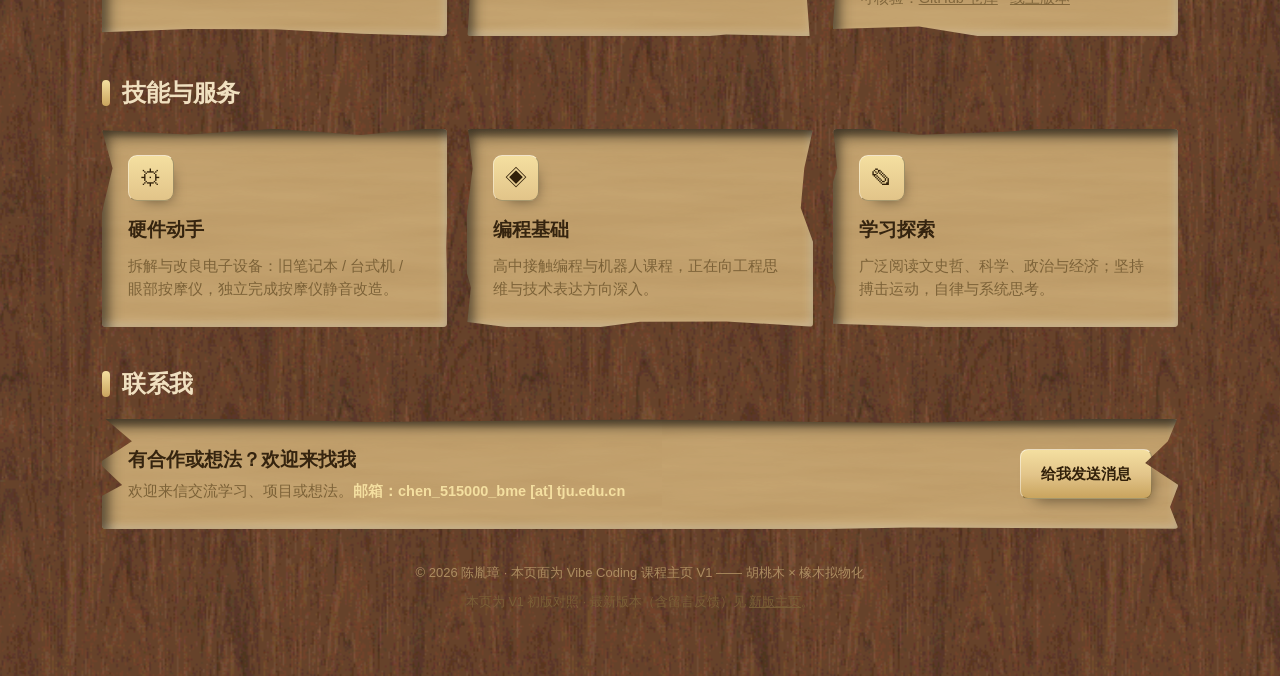
==== commit c4e10414: "feat(V4): 按反馈实施第一轮迭代（F1/F2/F3/F5 选定项） 依据 5 位角色反馈的决策（照课程工作流：分类 → 决策 → 只改选定）：  F1（阿哲·同学·手机）✅ Accept ——" ====
--- a/index.html
+++ b/index.html
@@ -42,6 +42,7 @@
       <div class="hero-cta">
         <a class="btn" href="#projects">查看我的作品</a>
         <a class="btn ghost" href="#contact">与我联系</a>
+        <a class="btn ghost" href="v2-preview.html">查看新版主页</a>
       </div>
     </div>
   </section>
@@ -52,7 +53,7 @@
     <article class="card"><div class="ic">✦</div><h3>身份定位</h3><p>2007 年生，广东汕头人。一名正在向「脑机接口」「生物医学工程」前沿工科进发的高中生。</p></article>
     <article class="card"><div class="ic">◎</div><h3>方向 / 领域</h3><p>目标华南理工大学国际校区新工科专业。期待方向：脑机接口（BCI）、生物医学工程、神经科学。</p></article>
     <article class="card"><div class="ic">◆</div><h3>记忆点</h3><p>动手拆解过两台旧笔记本、一台旧台式机与一台眼部按摩仪，独自把按摩仪改良成静音版——「能修就修，想懂就拆」。</p></article>
-    <article class="card"><div class="ic">⌖</div><h3>所在城市 / 时区</h3><p>广东汕头（GMT+8，中国标准时间）。【待补充】现场 / 远程合作均可？请确认。</p></article>
+    <article class="card"><div class="ic">⌖</div><h3>所在城市 / 时区</h3><p>广东汕头（GMT+8，中国标准时间）。</p></article>
     <article class="card"><div class="ic">◈</div><h3>数字分身入口（原型）</h3><p class="scratch">V1 阶段：对话入口为静态占位原型，V3 后接入真实能力。</p></article>
     <article class="card"><div class="ic">※</div><h3>能力光谱</h3>
       <div class="meter-row"><span class="meter-label">钻研</span><div class="meter"><span style="width:88%"></span></div></div>
@@ -74,13 +75,14 @@
       <div class="kicker">FEATURED · 02</div>
       <h3>编程 · 机器人课程实践</h3>
       <p>高中阶段接触编程与机器人课程，由此确立工科兴趣。作品/成果数据需进一步可核验素材支撑，V1 暂以方向性描述占位。</p>
-      <div class="chips"><span class="chip">编程</span><span class="chip">机器人</span><span class="chip">【待补充】成果</span></div>
+      <div class="chips"><span class="chip">编程</span><span class="chip">机器人</span></div>
     </article>
     <article class="card">
       <div class="kicker">FEATURED · 03</div>
-      <h3>【待补充】项目名称</h3>
-      <p>【待补充】代表作占位——待补充可核验成果（如脑机接口相关入门实验、作品链接等）后替换。</p>
-      <div class="chips"><span class="chip">【待补充】技术</span><span class="chip">【待补充】标签</span></div>
+      <h3>Vibe Coding · 个人主页开发全流程</h3>
+      <p>本站即成果：从 MVP 骨架、设计打磨、反馈系统到公开发布的完整迭代。代码与迭代过程记录开源可查，线上版本可直接访问体验。</p>
+      <div class="chips"><span class="chip">迭代开发</span><span class="chip">反馈系统</span><span class="chip">公开发布</span></div>
+      <p class="scratch">可核验：<a href="https://github.com/dxhangsh/personal-homepage" style="color:inherit">GitHub 仓库</a> · <a href="https://dxhangsh.github.io/personal-homepage/" style="color:inherit">线上版本</a></p>
     </article>
   </section>
 
@@ -105,7 +107,7 @@
 
   <footer>
     <p>© 2026 陈胤璋 · 本页面为 Vibe Coding 课程主页 V1 —— 胡桃木 × 橡木拟物化</p>
-    <p class="scratch">部分内容已从个人陈述提取（姓名 / 方向 / 动手机实践），其余槽位仍为「待补充」占位，填入可核验真实素材后再发布。</p>
+    <p class="scratch">本页为 V1 初版对照 · 最新版本（含留言反馈）见 <a href="v2-preview.html" style="color:inherit">新版主页</a>。</p>
   </footer>
 
 </main>
